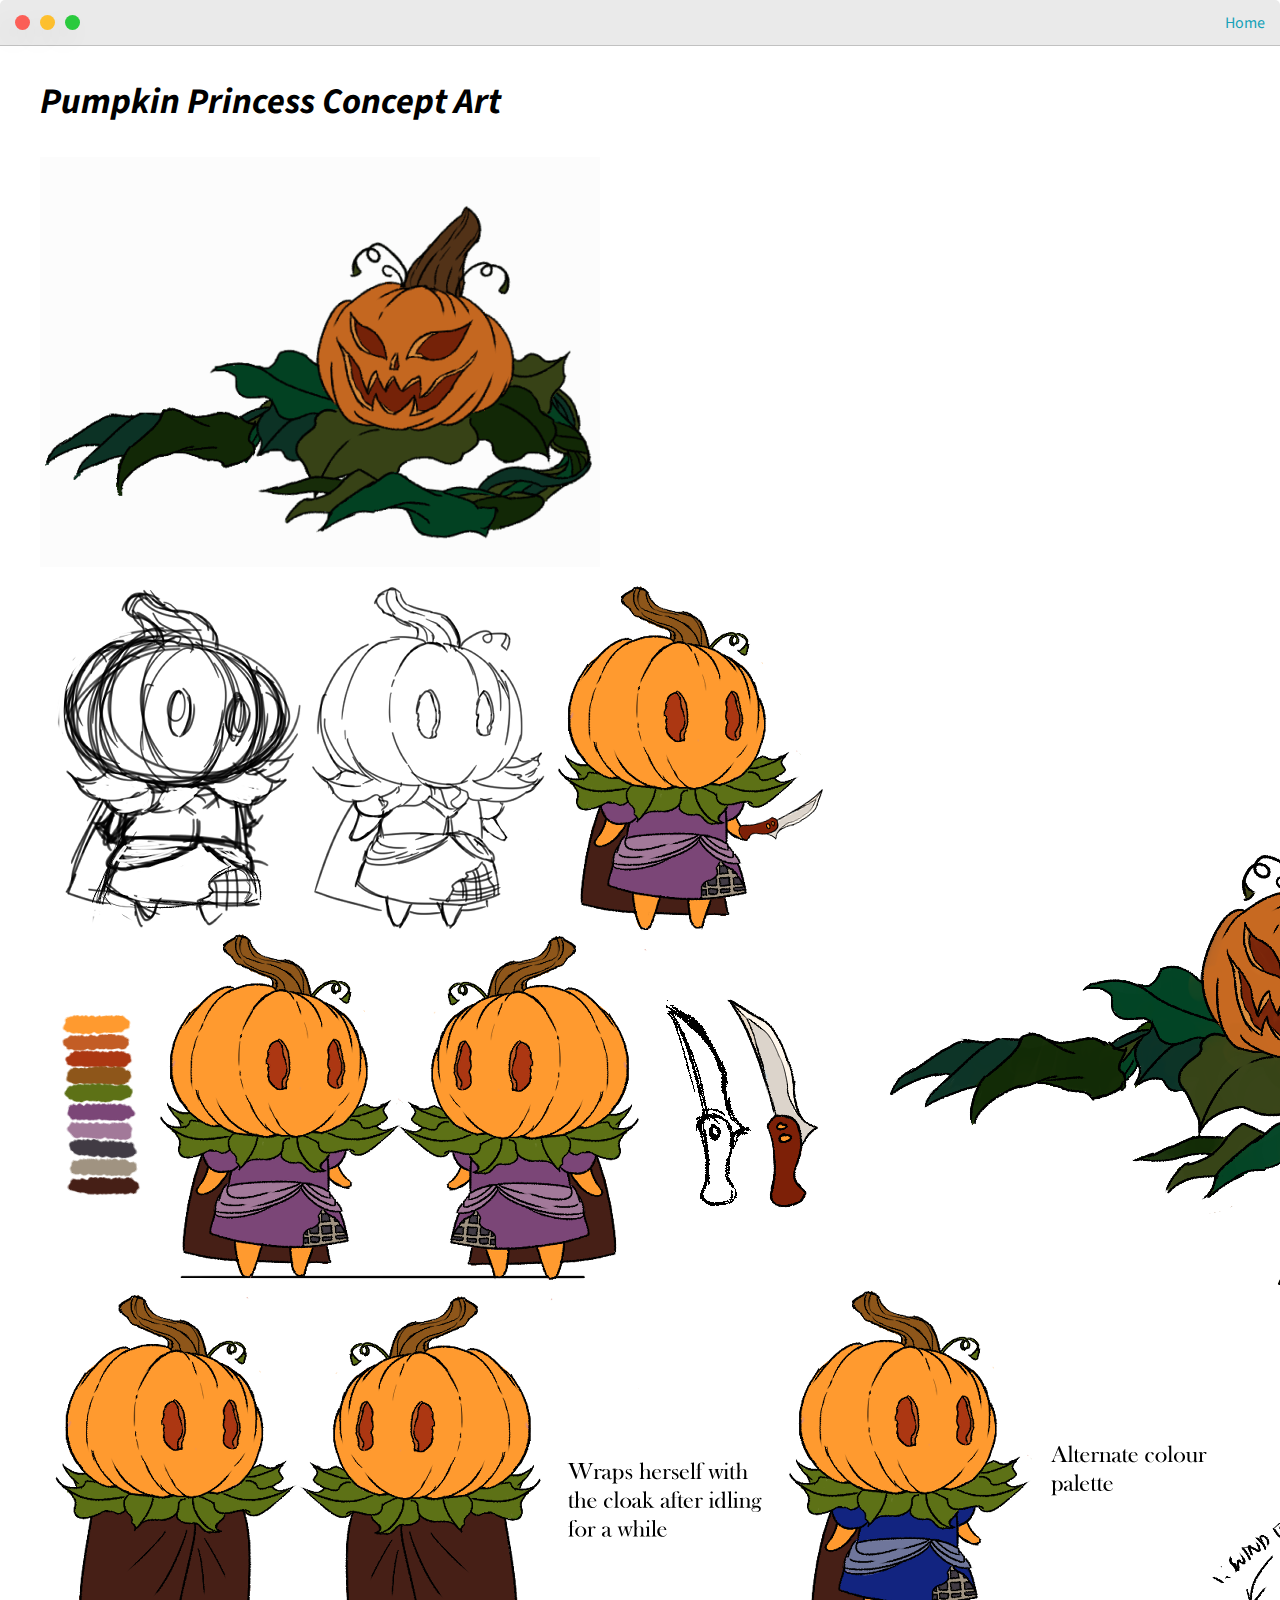
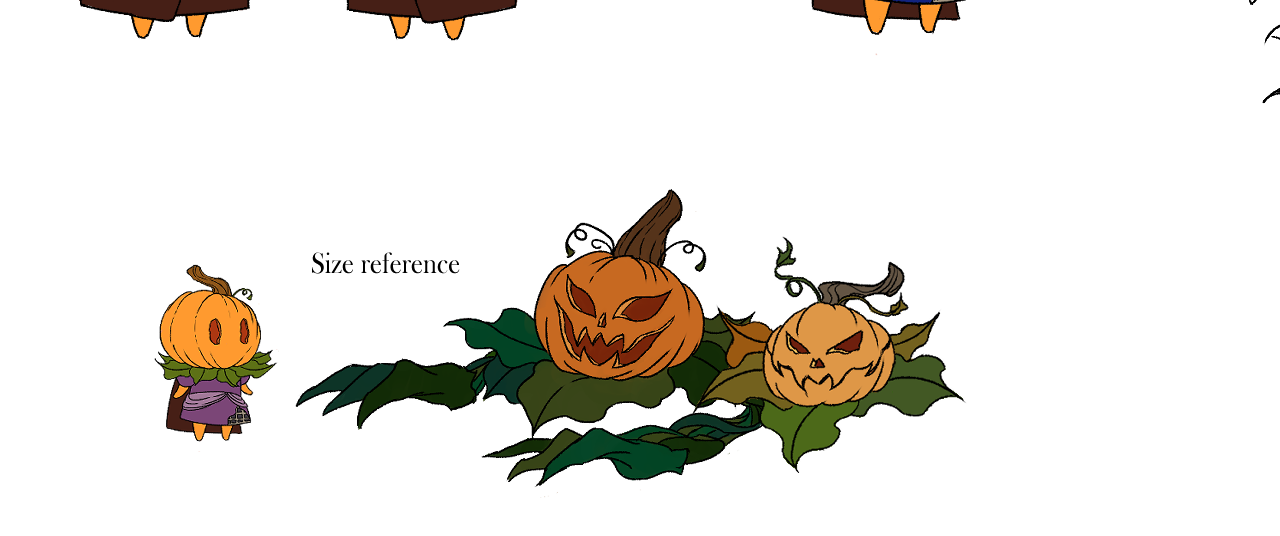
==== post.html @ f3b5ab77 "Finished styling the main containers, added javascript for the theme change" ====
<!DOCTYPE html>
<html>
    <head>
        <title>Pumpkin Princess Concept</title>

        <meta name="viewport" content="width=device-width, 
        initial-scale=1, maximum-scale, minimum-scale=1" />

        <link rel="preconnect" href="https://fonts.gstatic.com">
        <link href="https://fonts.googleapis.com/css2?family=Caveat:wght@700&display=swap" rel="stylesheet">
        <link href="https://fonts.googleapis.com/css2?family=Source+Sans+Pro&display=swap" rel="stylesheet">   
    
        <link rel="stylesheet" type="text/css" href="style.css">

    </head>
    <body>
        <div class ="nav-wrapper">
            <div class="dots-wrapper">
                <div id="dot-1" class="browser-dot"></div>
                <div id="dot-2" class="browser-dot"></div>
                <div id="dot-3" class="browser-dot"></div>
            </div>
            
            <ul id="navigation">
                <li><a href="index.html">Home</a></li>
            </ul>
        </div>

        <div class="main-container">
            <h2>Pumpkin Princess Concept Art</h2>
            <img src="Pics/PumpkinPrincess/PPMob1_Attack_Left_Render.gif">
            <img src="Pics/PumpkinPrincess/GameJam Chara Sheet-Update.png">

        </div>

    </body>
</html>
---- style.css ----
:root{
    --mainColor:#ffecd9;
    --secColor: #ffd1c1;
    --thirdColor: white;

    --boarderColor: #c1c1c1;

    --mainText: black;
    --secText: #5c5c5c;

    --browserWindowColor: #eaeaea;

    --themeDotBorder: #24292e;

    --previewBG: rgb(251,249,243,0.8);
    --previewShadow: #f0ead6;

}
html, body{
    padding: 0;
    margin: 0;
}

/*sets all transition within the body tag to 0.5 seconds*/
body *{
    transition: 0.4s;
}

h1{
    color: var(--mainText);
    font-family: 'Caveat', cursive;
}
h2, h3, h4, h5, h6, strong{
    color: var(--mainText);
    font-family: 'Source Sans Pro', sans-serif;
    font-style: italic;
}
p, li, span, label, input, textarea, a{
    color: var(--secText);
    font-family: 'Source Sans Pro', sans-serif;
}

h1{font-size: 56px;}
h2{font-size: 36px;}
h3{font-size: 28px;}
h4{font-size: 24px;}
h5{font-size: 20px;}
h6{font-size: 16px;}

a{
    text-decoration: none;
    color: #17a2b8;
}

ul{
    list-style: none;
}

.s1{
    background-color: var(--mainColor);
    border-bottom: 1px solid var(--boarderColor);
    overflow: auto;
    padding-bottom: 50px;
}

.s2{
    background-color: var(--secColor);
    border-bottom: 1px solid var(--boarderColor);
    overflow: auto;
}

.main-container{
    width: 1200px;
    margin: 0 auto;
}

.greeting-wrapper{
    display: grid;

    justify-content: center;
    align-content: center;
    border: 2px ;
    min-height: 10em;
}

.intro-wrapper{
    background-color: var(--thirdColor);
    border: 1px solid var(--boarderColor);
    border-radius: 5px 5px 0 0;

    -webkit-box-shadow: -9px 9px 27px -4px rgba(0,0,0,0.44); 
    box-shadow: -9px 9px 27px -4px rgba(0,0,0,0.44);

    display: grid;
    grid-template-columns: 1fr 1fr;
    grid-template-areas: 
        'nav-wrapper nav-wrapper'
        'left-column right-column'
    ;
}

.nav-wrapper{
    border-radius: 5px 5px 0 0;
    grid-area: nav-wrapper;
    border-bottom: 1px solid var(--boarderColor);
    display: flex;
    justify-content: space-between;
    align-items: center;
    background-color: var(--browserWindowColor);
}

#navigation{
    margin: 0;
    padding: 10px;
}

#navigation li{
    display: inline-block;
    margin-right: 5px;
    margin-left: 5px;
}

.dots-wrapper{
    display: flex;
    padding: 10px;
}

#dot-1{background-color: #fc6058;}
#dot-2{background-color: #fec02f;}
#dot-3{background-color: #2aca3e;}

.browser-dot{
    background-color: black;
    height: 15px;
    width: 15px;
    border-radius: 50%;
    margin: 5px;

    -webkit-box-shadow: -9px 9px 27px -4px rgba(0,0,0,0.3); 
    box-shadow: -9px 9px 27px -4px rgba(0,0,0,0.3);
}

.left-column{
    grid-area: left-column;
    padding-top: 50px;
    padding-bottom: 50px;
}

#profile-pic{
    display: block;
    margin: 0 auto;
    height: 200px;
    width: 200px;
    object-fit: cover;
    border:2px solid var(--boarderColor);
}

#theme-options-wrapper{
    display: flex;
    justify-content: center;
}

.theme-dot{
    height: 30px;
    width: 30px;
    border-radius: 50%;
    background-color: black;

    margin: 5px;
    border: 2px solid var(--themeDotBorder);

    -webkit-box-shadow: -9px 9px 27px -4px rgba(0,0,0,0.3); 
    box-shadow: -9px 9px 27px -4px rgba(0,0,0,0.3);

    cursor: pointer;
}

.theme-dot:hover{
    border-width: 5px;
}

#light-mode{
    background-color: white;
}
#blue-mode{
    background-color: #192734;
}
#green-mode{
    background-color: #78866b;
}
#purple-mode{
    background-color: #7e4c74;
}

#settings-note{
    font-size: 12px;
    font-style: italic;
    text-align: center;
}

.right-column{
    grid-area: right-column;
    display: grid;
    align-content: center;

    padding-top: 50px;
    padding-bottom: 50px;
}

#preview-shadow{
    background-color: var(--previewShadow);
    width: 300px;
    height: 180px;
    padding-left: 30px;
    padding-top: 30px;
}

#preview{
    width: 300px;
    border: 1.5px solid #17a2b8;
    background-color: var(--previewBG);
    padding: 15px;
}

.corner{
    width: 7px;
    height: 7px;
    border-radius: 50%;
    border: 1.5px solid #17a2b8;
    background-color: white;
    position: relative;
}

#corner-tl{
    top: -5px;
    left: -5px;
}
#corner-tr{
    top: -5px;
    right: -5px;
}
#corner-bl{
    bottom: -5px;
    left: -5px;
}
#corner-br{
    bottom: -5px;
    right: -5px;
}

.post-wrapper{
    display: grid;
    grid-template-columns: repeat(auto-fit, 320px);
    gap: 20px;
    justify-content: center;
    padding-bottom: 50px;
}

.post{
    border: 1px solid var(--boarderColor);
    -webkit-box-shadow: -9px 9px 27px -4px rgba(0,0,0,0.3); 
    box-shadow: -9px 9px 27px -4px rgba(0,0,0,0.3);
}

.thumbnail{
    display: block;
    width: 100%;
    height: 250px;
    object-fit: cover;
}

.post-preview{
    background-color: white;
    padding: 15px;
}

.post-title{
    color: black;
    margin:0;
}
.post-intro{
    color: black;
    font-size: 16px;
}

@media screen and (max-width: 1200px){
    .main-container{
        width:95%;
    }
}

@media screen and (max-width: 800px){
    .intro-wrapper{
        grid-template-columns: 1fr;
        grid-template-areas: 
            'nav-wrapper'
            'left-column'
             'right-column'
        ;
    }

    .right-column{
        justify-content: center;
    }
}
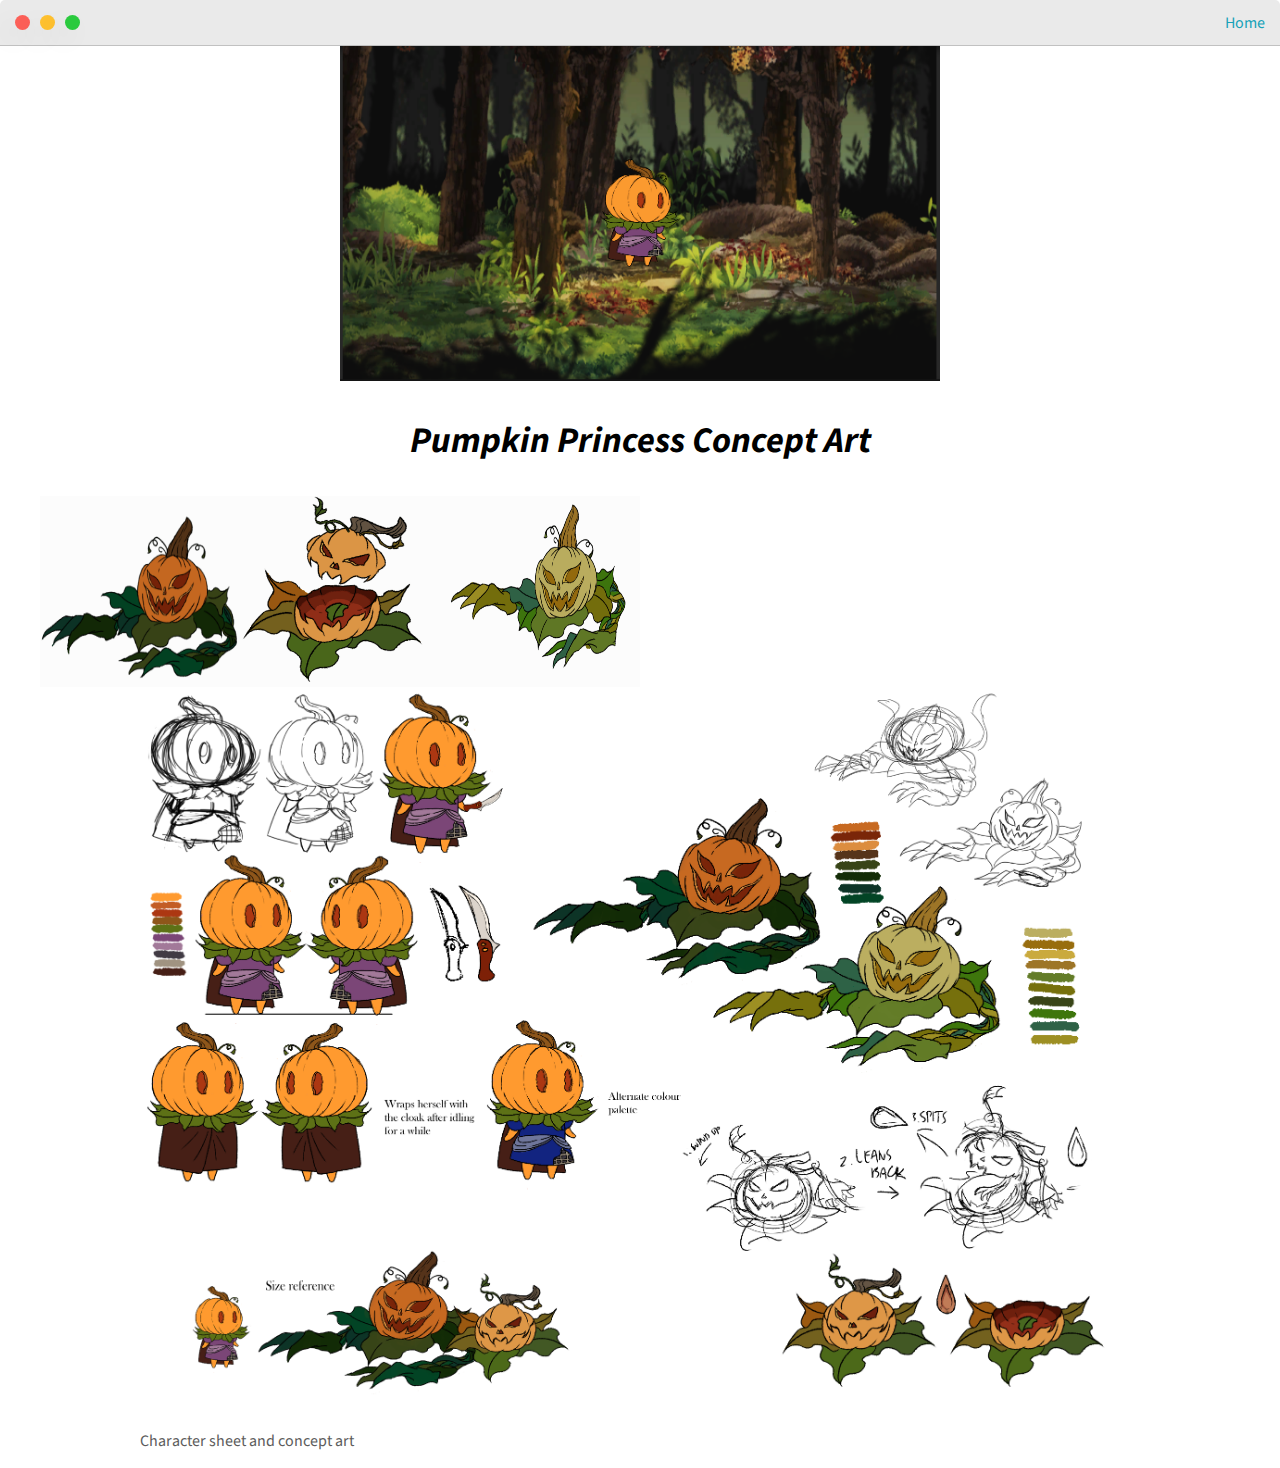
==== commit 42d78d4f: "Added more concept art to Pumpkin Princess" ====
--- a/post.html
+++ b/post.html
@@ -11,6 +11,30 @@
         <link href="https://fonts.googleapis.com/css2?family=Source+Sans+Pro&display=swap" rel="stylesheet">   
     
         <link rel="stylesheet" type="text/css" href="style.css">
+
+        <style type="text/css">
+            .img-container{
+                max-width: 600px;
+                display:block;
+                margin-left: auto;
+                margin-right: auto;
+            }
+            .img-container2{
+                max-width: 1000px;
+                display:block;
+                margin-left: auto;
+                margin-right: auto;
+            }
+            .img-gif{
+                max-width: 200px;
+                width: 100%;
+                object-fit: contain;
+                display: flex;
+            }
+            img{
+                width: 100%;
+            }
+        </style>
 
     </head>
     <body>
@@ -27,9 +51,22 @@
         </div>
 
         <div class="main-container">
-            <h2>Pumpkin Princess Concept Art</h2>
-            <img src="Pics/PumpkinPrincess/PPMob1_Attack_Left_Render.gif">
-            <img src="Pics/PumpkinPrincess/GameJam Chara Sheet-Update.png">
+            <div class ="img-container">
+                <img src="Pics/PumpkinPrincess/PPGame-Screenshot1.png">
+            </div>
+            
+            <h2 style="text-align: center;">Pumpkin Princess Concept Art</h2>
+            <div class="img-gif">
+                <img src="Pics/PumpkinPrincess/PPMob1_Attack_Left_Render.gif">
+                <img src="Pics/PumpkinPrincess/PPShoot_Attack_Render.gif">
+                <img src="Pics/PumpkinPrincess/PPMob2_Crawl_Render.gif">               
+            </div>
+            
+            <div class="img-container2">
+                <img src="Pics/PumpkinPrincess/GameJam Chara Sheet-Update.png">
+                <p>Character sheet and concept art</p>
+            </div>
+            
 
         </div>
 
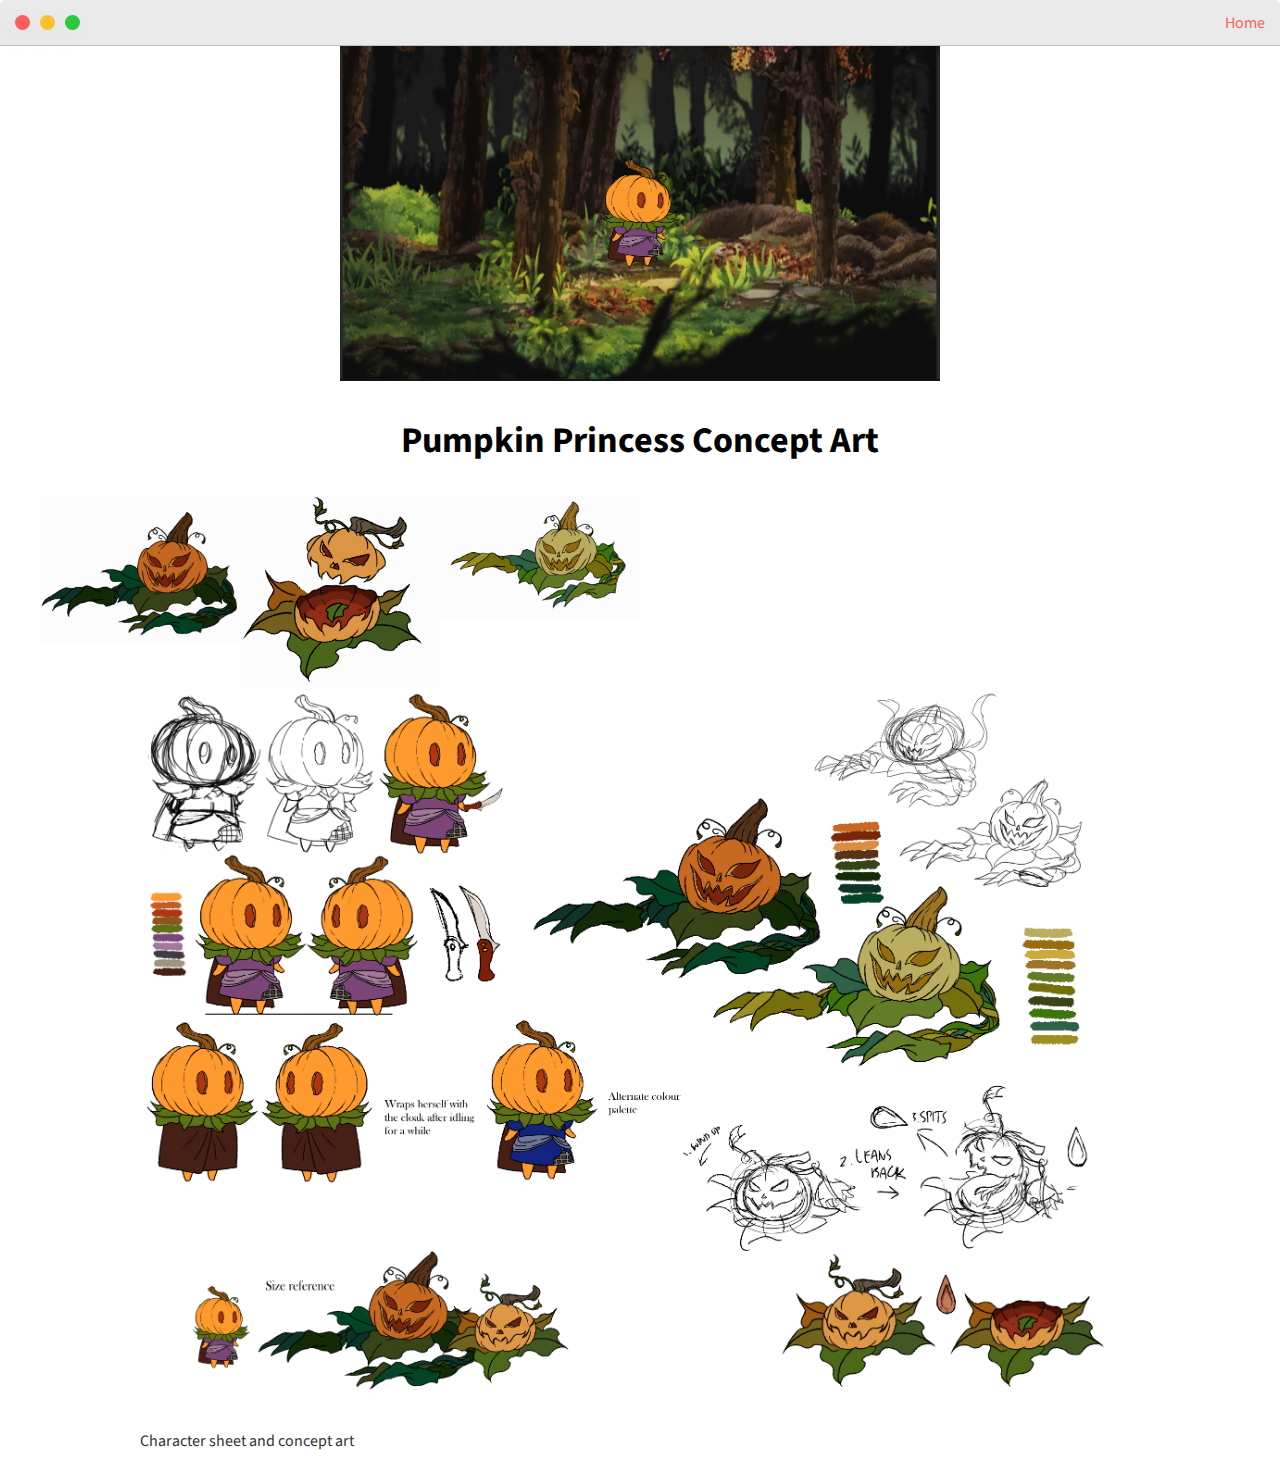
==== commit 15116a21: "Hid the About Me section to work on later" ====
--- a/post.html
+++ b/post.html
@@ -30,9 +30,11 @@
                 width: 100%;
                 object-fit: contain;
                 display: flex;
+
             }
             img{
                 width: 100%;
+                height: 100%;
             }
         </style>
 
--- a/style.css
+++ b/style.css
@@ -6,11 +6,10 @@
     --boarderColor: #c1c1c1;
 
     --mainText: black;
-    --secText: #5c5c5c;
+    --secText: #333333;
+    --linkText: #fc6058;
 
     --browserWindowColor: #eaeaea;
-
-    --themeDotBorder: #24292e;
 
     --previewBG: rgb(251,249,243,0.8);
     --previewShadow: #f0ead6;
@@ -33,14 +32,13 @@
 h2, h3, h4, h5, h6, strong{
     color: var(--mainText);
     font-family: 'Source Sans Pro', sans-serif;
-    font-style: italic;
-}
-p, li, span, label, input, textarea, a{
+}
+p, li, span, label, input, textarea{
     color: var(--secText);
     font-family: 'Source Sans Pro', sans-serif;
 }
 
-h1{font-size: 56px;}
+h1{font-size: 60px;}
 h2{font-size: 36px;}
 h3{font-size: 28px;}
 h4{font-size: 24px;}
@@ -48,8 +46,9 @@
 h6{font-size: 16px;}
 
 a{
+    font-family: 'Source Sans Pro', sans-serif;
     text-decoration: none;
-    color: #17a2b8;
+    color: var(--linkText);
 }
 
 ul{
@@ -79,8 +78,8 @@
 
     justify-content: center;
     align-content: center;
-    border: 2px ;
-    min-height: 10em;
+    border: 1px ;
+    min-height: 3em;
 }
 
 .intro-wrapper{
@@ -109,6 +108,7 @@
     background-color: var(--browserWindowColor);
 }
 
+
 #navigation{
     margin: 0;
     padding: 10px;
@@ -151,8 +151,9 @@
     margin: 0 auto;
     height: 200px;
     width: 200px;
+    border-radius: 50%;
     object-fit: cover;
-    border:2px solid var(--boarderColor);
+    border:3px solid var(--linkText);
 }
 
 #theme-options-wrapper{
@@ -167,7 +168,7 @@
     background-color: black;
 
     margin: 5px;
-    border: 2px solid var(--themeDotBorder);
+    border: 2px solid var(--linkText);
 
     -webkit-box-shadow: -9px 9px 27px -4px rgba(0,0,0,0.3); 
     box-shadow: -9px 9px 27px -4px rgba(0,0,0,0.3);
@@ -180,7 +181,7 @@
 }
 
 #light-mode{
-    background-color: white;
+    background-color: #ffd1c1;
 }
 #blue-mode{
     background-color: #192734;
@@ -201,10 +202,9 @@
 .right-column{
     grid-area: right-column;
     display: grid;
-    align-content: center;
-
-    padding-top: 50px;
-    padding-bottom: 50px;
+  
+    padding-top: 30px;
+    padding-bottom: 30px;
 }
 
 #preview-shadow{
@@ -217,7 +217,7 @@
 
 #preview{
     width: 300px;
-    border: 1.5px solid #17a2b8;
+    border: 1.5px solid var(--linkText);
     background-color: var(--previewBG);
     padding: 15px;
 }
@@ -226,26 +226,32 @@
     width: 7px;
     height: 7px;
     border-radius: 50%;
-    border: 1.5px solid #17a2b8;
+    border: 1.5px solid var(--linkText);
     background-color: white;
     position: relative;
 }
 
 #corner-tl{
-    top: -5px;
-    left: -5px;
+    top: -20px;
+    left: -20px;
 }
 #corner-tr{
-    top: -5px;
-    right: -5px;
+    top: -30px;
+    right: -310px;
 }
 #corner-bl{
-    bottom: -5px;
-    left: -5px;
+    bottom: -20px;
+    left: -20px;
 }
 #corner-br{
-    bottom: -5px;
-    right: -5px;
+    bottom: -30px;
+    right: -310px;
+}
+
+.resume{
+    width: 820px;
+    margin-left: auto;
+    margin-right: auto;
 }
 
 .post-wrapper{
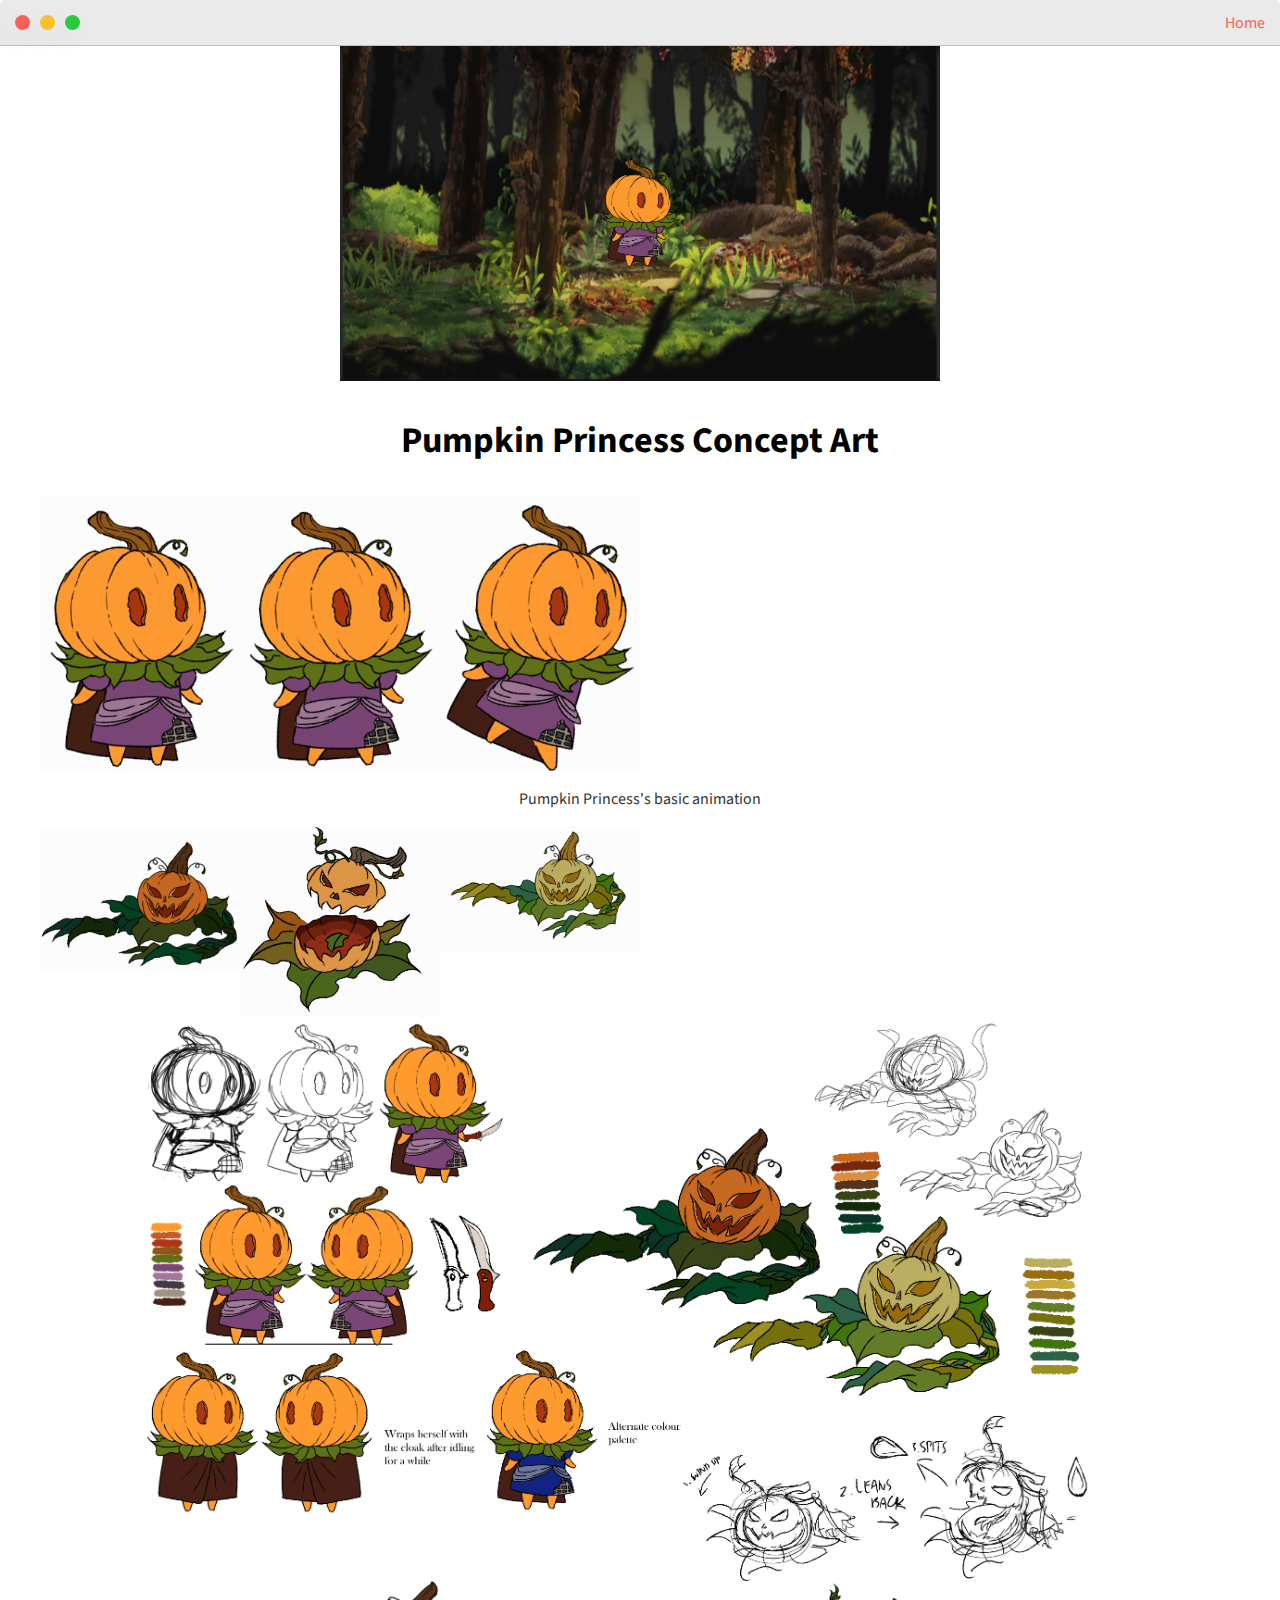
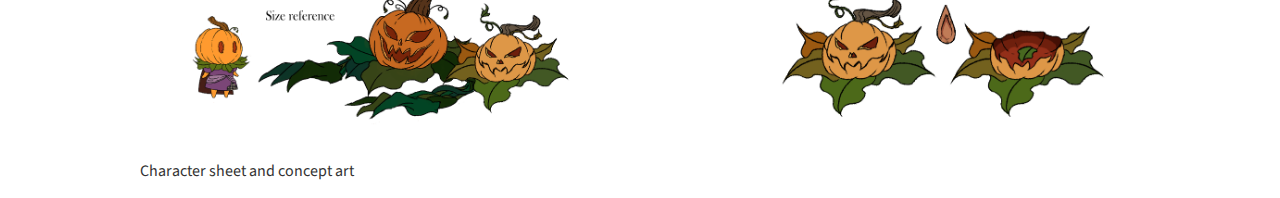
==== commit da2d9384: "Added navbar with links" ====
--- a/post.html
+++ b/post.html
@@ -30,7 +30,6 @@
                 width: 100%;
                 object-fit: contain;
                 display: flex;
-
             }
             img{
                 width: 100%;
@@ -59,6 +58,13 @@
             
             <h2 style="text-align: center;">Pumpkin Princess Concept Art</h2>
             <div class="img-gif">
+                <img src="Pics/PumpkinPrincess/PP_Idle-Render.gif">
+                <img src="Pics/PumpkinPrincess/PP_Walk-Render.gif">
+                <img src="Pics/PumpkinPrincess/PP_Dash_Right_Render.gif">
+            </div>
+            <p style="text-align: center;">Pumpkin Princess's basic animation</p>
+
+            <div class="img-gif">
                 <img src="Pics/PumpkinPrincess/PPMob1_Attack_Left_Render.gif">
                 <img src="Pics/PumpkinPrincess/PPShoot_Attack_Render.gif">
                 <img src="Pics/PumpkinPrincess/PPMob2_Crawl_Render.gif">               
--- a/style.css
+++ b/style.css
@@ -96,6 +96,24 @@
         'nav-wrapper nav-wrapper'
         'left-column right-column'
     ;
+}
+
+.nav-bar{
+    width: auto;
+    top: 0;
+    position: sticky;
+    background-color: var(--browserWindowColor);
+    border-bottom: 1px solid var(--boarderColor);
+
+    -webkit-box-shadow: 0px 0px 33px 5px rgba(0,0,0,0.42); 
+    box-shadow: 0px 0px 33px 5px rgba(0,0,0,0.42);
+}
+
+.nav-bar a{
+    float: left;
+    display: block;
+    color: var(--linkText);
+    padding-left: 15px;
 }
 
 .nav-wrapper{
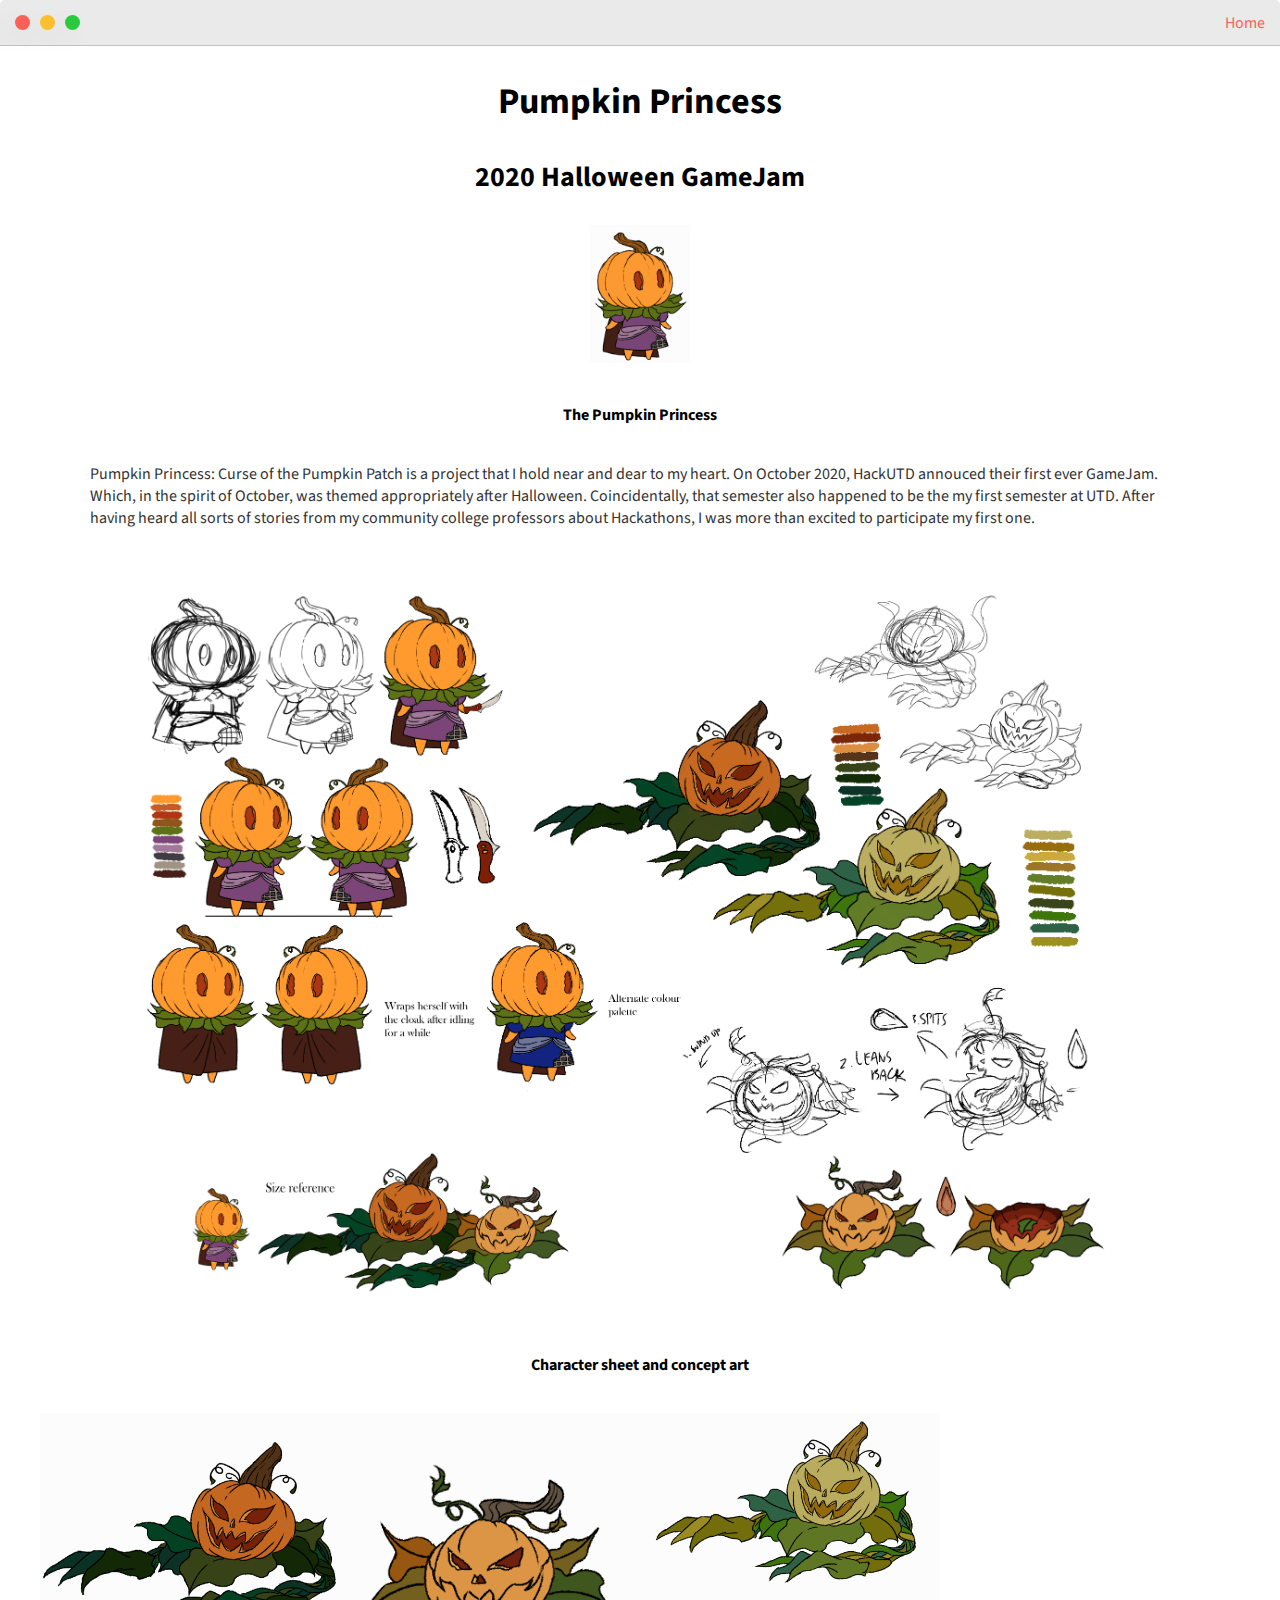
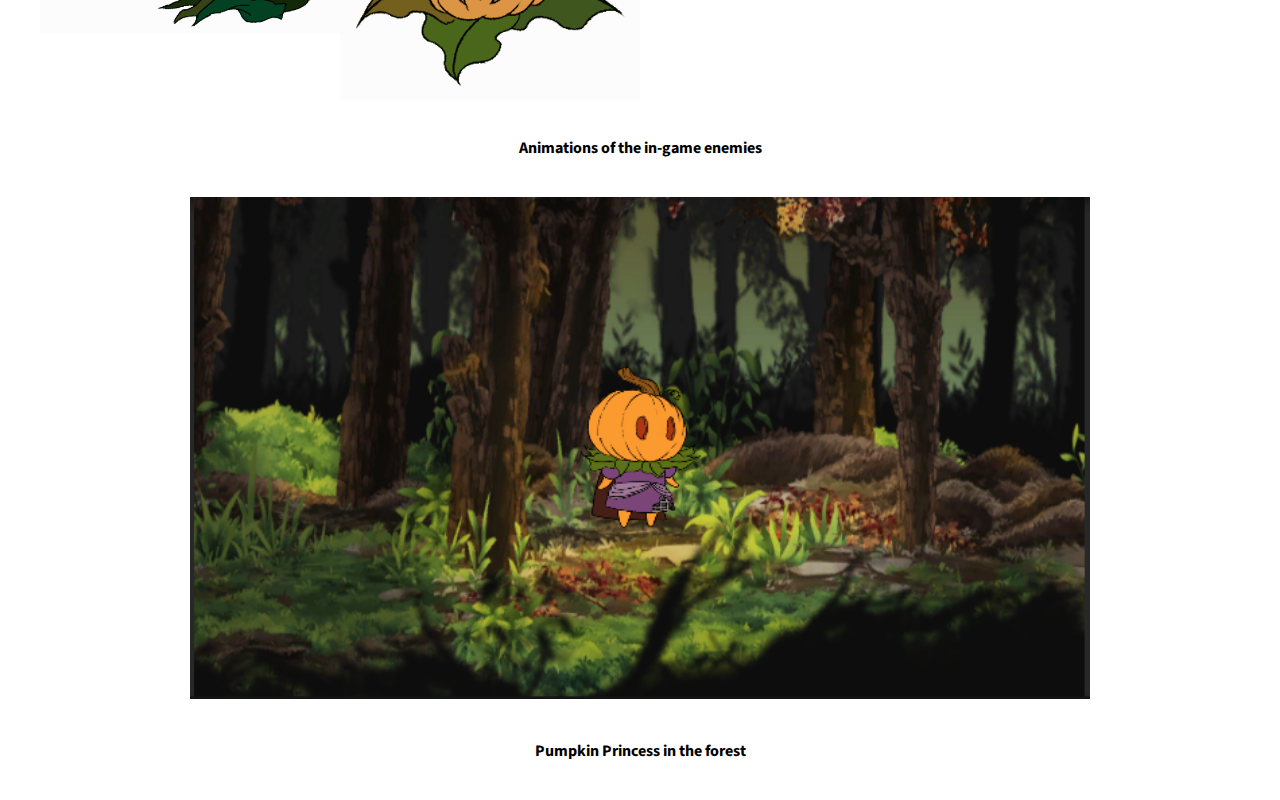
==== commit 2d8285d3: "Update blog for PP" ====
--- a/post.html
+++ b/post.html
@@ -1,7 +1,7 @@
 <!DOCTYPE html>
 <html>
     <head>
-        <title>Pumpkin Princess Concept</title>
+        <title>Pumpkin Princess Concept Art</title>
 
         <meta name="viewport" content="width=device-width, 
         initial-scale=1, maximum-scale, minimum-scale=1" />
@@ -14,7 +14,7 @@
 
         <style type="text/css">
             .img-container{
-                max-width: 600px;
+                max-width: 900px;
                 display:block;
                 margin-left: auto;
                 margin-right: auto;
@@ -26,9 +26,16 @@
                 margin-right: auto;
             }
             .img-gif{
-                max-width: 200px;
+                max-width: 100px;
                 width: 100%;
                 object-fit: contain;
+                display: block;
+                margin-left: auto;
+                margin-right: auto;
+            }
+            .img-gif2{
+                max-width: 300px;
+                width: 100%;
                 display: flex;
             }
             img{
@@ -52,28 +59,39 @@
         </div>
 
         <div class="main-container">
+            
+            <h2 style="text-align: center;">Pumpkin Princess</h2>
+            <h3 style="text-align: center;">2020 Halloween GameJam</h3>
+            <div class="img-gif">
+                <img src="Pics/PumpkinPrincess/PP_Idle-Render.gif">
+            </div>
+            <h6 style="text-align: center;">The Pumpkin Princess</h6>
+            <p style="margin-left: 50px; margin-right: 50px;">Pumpkin Princess: Curse of the Pumpkin Patch is a project that 
+                I hold near and dear to my heart. On October 2020, HackUTD annouced their first ever GameJam. 
+                Which, in the spirit of October, was themed appropriately after Halloween. Coincidentally, that semester also
+                happened to be the my first semester at UTD. After having heard all sorts of stories from my community college
+                professors about Hackathons, I was more than excited to participate my first one.  
+                <br><br><br>
+            </p>
+
+            <div class="img-container2">
+                <img src="Pics/PumpkinPrincess/GameJam Chara Sheet-Update.png">     
+            </div>
+            <h6 style="text-align: center;">Character sheet and concept art</h6>
+
+            <div class="img-gif2">
+                <img src="Pics/PumpkinPrincess/PPMob1_Attack_Left_Render.gif">
+                <img src="Pics/PumpkinPrincess/PPShoot_Attack_Render.gif">
+                <img src="Pics/PumpkinPrincess/PPMob2_Crawl_Render.gif">             
+            </div>
+            <h6 style="text-align: center;">Animations of the in-game enemies</h6>
+
             <div class ="img-container">
                 <img src="Pics/PumpkinPrincess/PPGame-Screenshot1.png">
             </div>
+            <h6 style="text-align: center;">Pumpkin Princess in the forest</h6>
             
-            <h2 style="text-align: center;">Pumpkin Princess Concept Art</h2>
-            <div class="img-gif">
-                <img src="Pics/PumpkinPrincess/PP_Idle-Render.gif">
-                <img src="Pics/PumpkinPrincess/PP_Walk-Render.gif">
-                <img src="Pics/PumpkinPrincess/PP_Dash_Right_Render.gif">
-            </div>
-            <p style="text-align: center;">Pumpkin Princess's basic animation</p>
-
-            <div class="img-gif">
-                <img src="Pics/PumpkinPrincess/PPMob1_Attack_Left_Render.gif">
-                <img src="Pics/PumpkinPrincess/PPShoot_Attack_Render.gif">
-                <img src="Pics/PumpkinPrincess/PPMob2_Crawl_Render.gif">               
-            </div>
             
-            <div class="img-container2">
-                <img src="Pics/PumpkinPrincess/GameJam Chara Sheet-Update.png">
-                <p>Character sheet and concept art</p>
-            </div>
             
 
         </div>
--- a/style.css
+++ b/style.css
@@ -36,6 +36,10 @@
 p, li, span, label, input, textarea{
     color: var(--secText);
     font-family: 'Source Sans Pro', sans-serif;
+}
+
+hr{
+    color: var(--linkText);
 }
 
 h1{font-size: 60px;}
@@ -57,14 +61,14 @@
 
 .s1{
     background-color: var(--mainColor);
-    border-bottom: 1px solid var(--boarderColor);
+    border-bottom: 1px solid var(--linkText);
     overflow: auto;
     padding-bottom: 50px;
 }
 
 .s2{
     background-color: var(--secColor);
-    border-bottom: 1px solid var(--boarderColor);
+    border-bottom: 1px solid var(--linkText);
     overflow: auto;
 }
 
@@ -264,6 +268,50 @@
 #corner-br{
     bottom: -30px;
     right: -310px;
+}
+
+.about-wrapper{
+    display: grid;
+    grid-template-columns: repeat(auto-fit, minmax(320px, 1fr));
+    padding-top: 50px;
+    padding-bottom: 50px;
+    gap: 100px;
+    font-size: large;
+}
+
+.topButton{
+    position: fixed;
+    bottom: 30px;
+    right: 30px;
+    z-index: 100;
+    opacity: 0;
+
+    border: none;
+    border-radius: 50%;
+    background-color: var(--linkText);
+    color: var(--mainText);
+    cursor: pointer;
+    padding: 15px;
+    font-size: 15px;
+
+    transform: translateY(100px);
+    transition: all .5 ease;
+}
+
+.showButton{
+    opacity: 1;
+    transform: translateY(0);
+}
+
+.graphics-porfolio{
+    display: grid;
+    align-content: center;
+    text-align: center;
+}
+
+#graphics-porf{
+    border: 5px solid var(--linkText);
+    width:100%;
 }
 
 .resume{
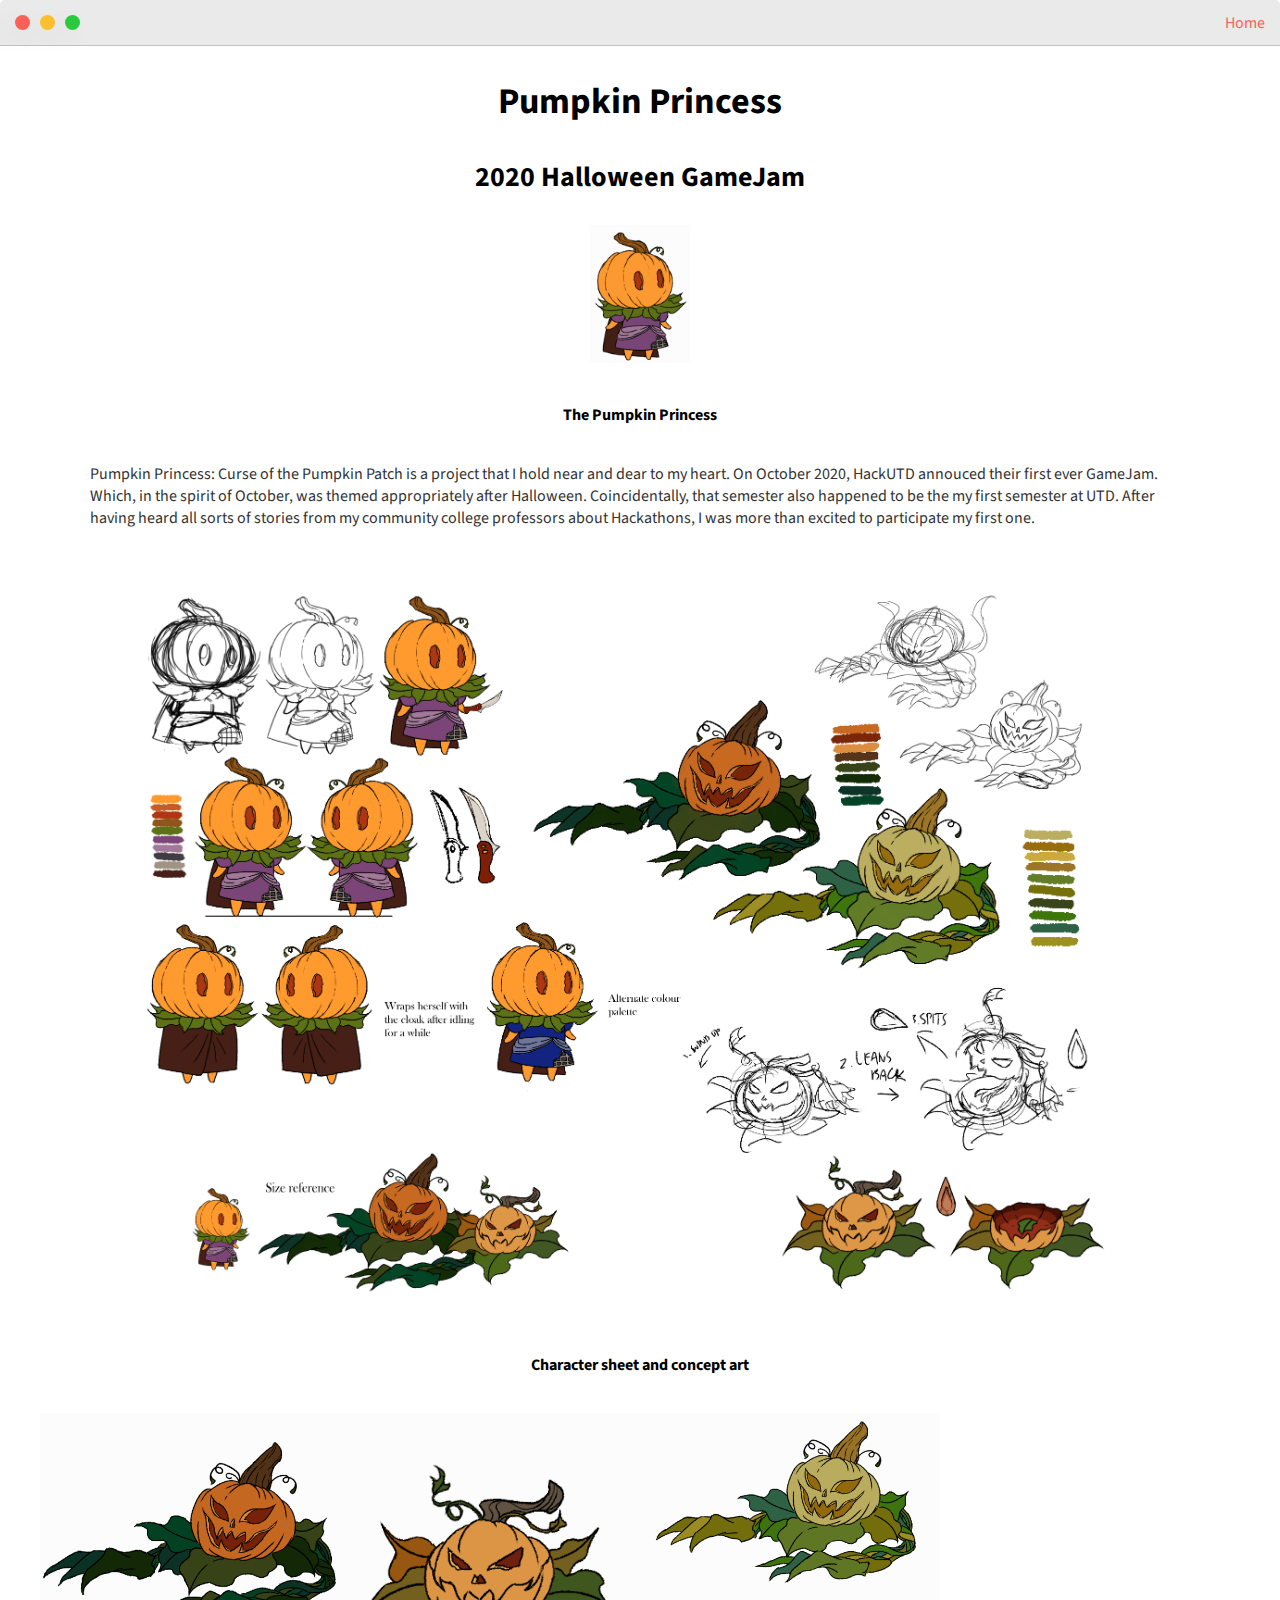
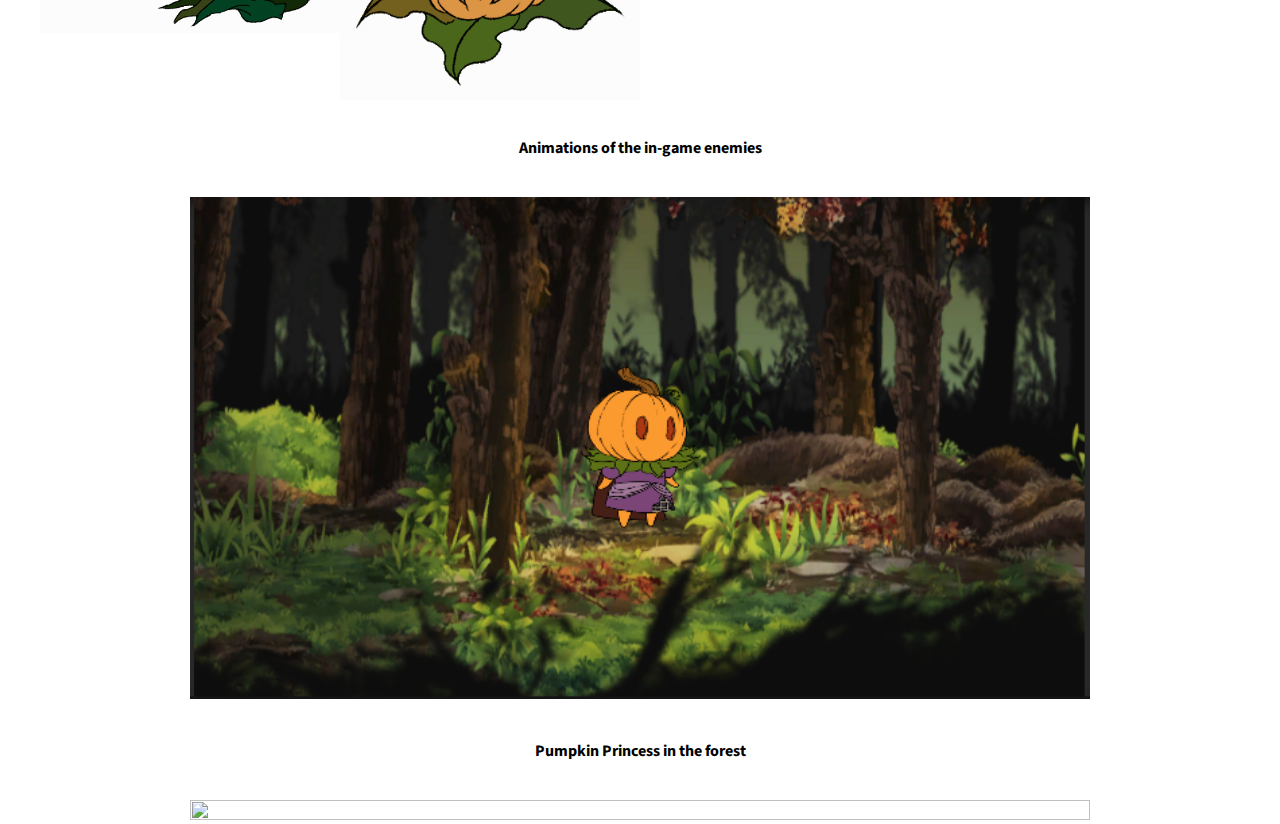
==== commit 9082e788: "Added gif for PP" ====
--- a/post.html
+++ b/post.html
@@ -90,6 +90,10 @@
                 <img src="Pics/PumpkinPrincess/PPGame-Screenshot1.png">
             </div>
             <h6 style="text-align: center;">Pumpkin Princess in the forest</h6>
+
+            <div class ="img-container">
+                <img src="Pics/PumpkinPrincess/PP_Gameplay.gif">
+            </div>
             
             
             
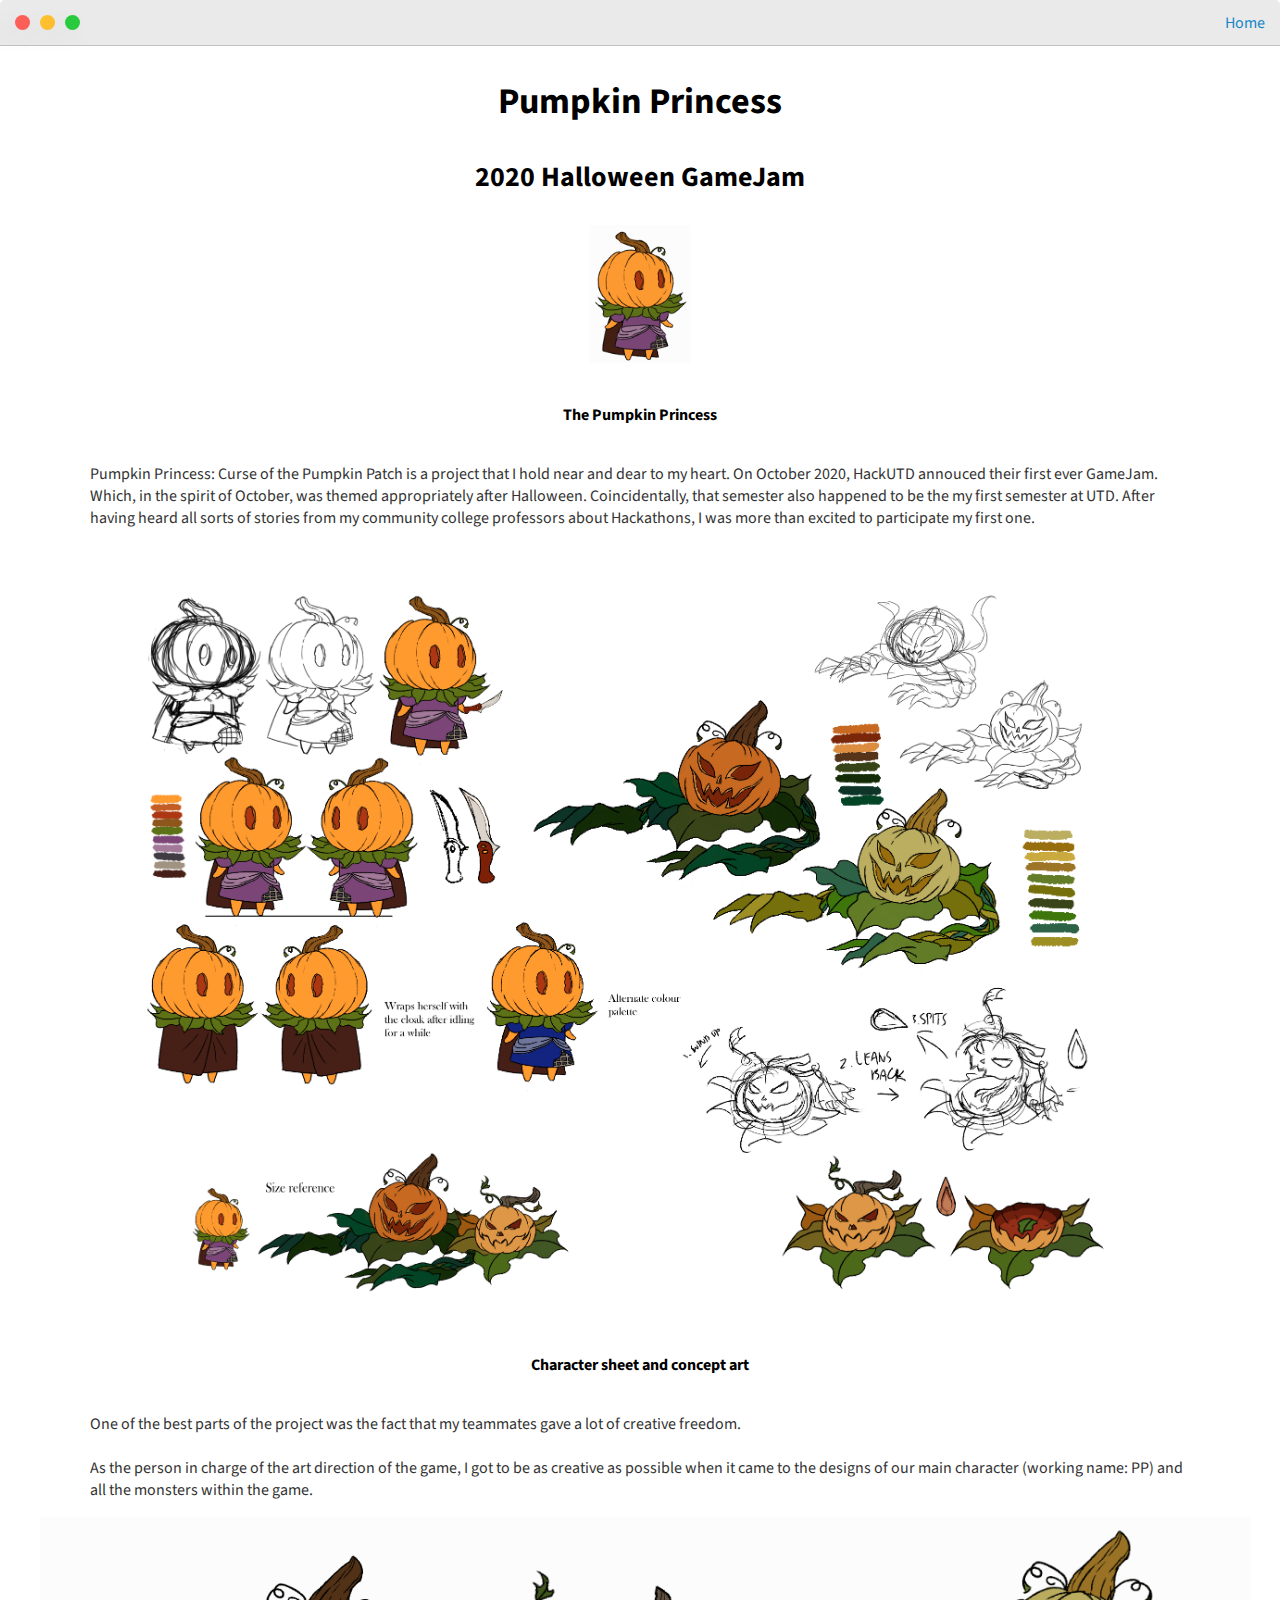
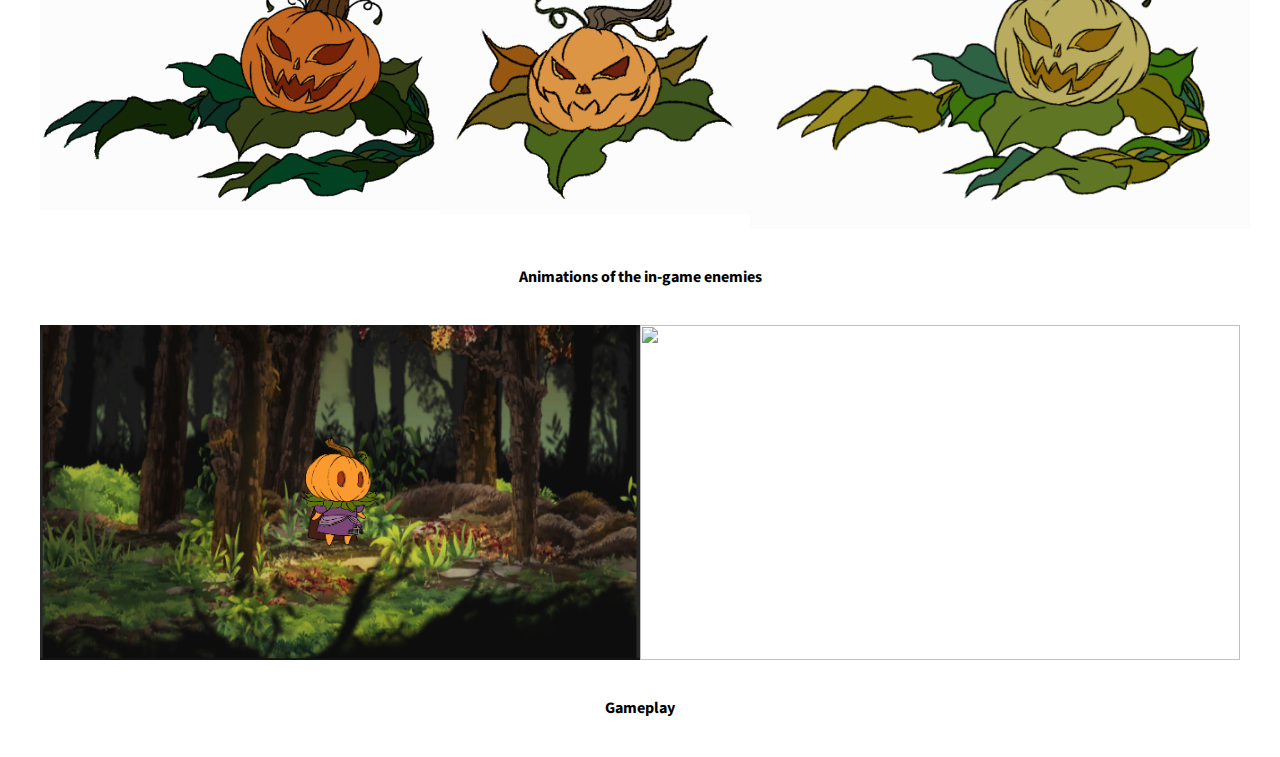
==== commit 3177b32e: "Updated pic and theme colors" ====
--- a/post.html
+++ b/post.html
@@ -14,10 +14,8 @@
 
         <style type="text/css">
             .img-container{
-                max-width: 900px;
-                display:block;
-                margin-left: auto;
-                margin-right: auto;
+                display:flex;
+                object-fit: contain;
             }
             .img-container2{
                 max-width: 1000px;
@@ -26,17 +24,18 @@
                 margin-right: auto;
             }
             .img-gif{
-                max-width: 100px;
-                width: 100%;
                 object-fit: contain;
                 display: block;
                 margin-left: auto;
                 margin-right: auto;
+                max-width: 100px;
+                width: 100%;
             }
             .img-gif2{
                 max-width: 300px;
                 width: 100%;
                 display: flex;
+                object-fit: contain;
             }
             img{
                 width: 100%;
@@ -78,22 +77,25 @@
                 <img src="Pics/PumpkinPrincess/GameJam Chara Sheet-Update.png">     
             </div>
             <h6 style="text-align: center;">Character sheet and concept art</h6>
+            <p style="margin-left: 50px; margin-right: 50px;">
+                One of the best parts of the project was the fact that my teammates gave a lot of creative freedom. 
+                <br><br>As the person in charge of the art direction of the game, I got to be as creative as possible when it came
+                to the designs of our main character (working name: PP) and all the monsters within the game.
+            </p> 
+            
 
             <div class="img-gif2">
-                <img src="Pics/PumpkinPrincess/PPMob1_Attack_Left_Render.gif">
-                <img src="Pics/PumpkinPrincess/PPShoot_Attack_Render.gif">
-                <img src="Pics/PumpkinPrincess/PPMob2_Crawl_Render.gif">             
+                <img style="width: 400px;"src="Pics/PumpkinPrincess/PPMob1_Attack_Left_Render.gif">
+                <img style="width: 310px;"src="Pics/PumpkinPrincess/PPShoot_Attack_Render.gif">
+                <img style="width: 500px;"src="Pics/PumpkinPrincess/PPMob2_Crawl_Render.gif">             
             </div>
             <h6 style="text-align: center;">Animations of the in-game enemies</h6>
 
             <div class ="img-container">
-                <img src="Pics/PumpkinPrincess/PPGame-Screenshot1.png">
+                <img style="width: 600px;"src="Pics/PumpkinPrincess/PPGame-Screenshot1.png">
+                <img style="width: 600px; height: 335px;"src="Pics/PumpkinPrincess/PP_Gameplay.gif">
             </div>
-            <h6 style="text-align: center;">Pumpkin Princess in the forest</h6>
-
-            <div class ="img-container">
-                <img src="Pics/PumpkinPrincess/PP_Gameplay.gif">
-            </div>
+            <h6 style="text-align: center;">Gameplay</h6>
             
             
             
--- a/style.css
+++ b/style.css
@@ -1,18 +1,18 @@
 :root{
-    --mainColor:#ffecd9;
-    --secColor: #ffd1c1;
+    --mainColor:#d9f0ff;
+    --secColor: #c1ebff;
     --thirdColor: white;
 
     --boarderColor: #c1c1c1;
 
     --mainText: black;
     --secText: #333333;
-    --linkText: #fc6058;
+    --linkText: #1786c7;
 
     --browserWindowColor: #eaeaea;
 
-    --previewBG: rgb(251,249,243,0.8);
-    --previewShadow: #f0ead6;
+    --previewBG: rgba(243, 247, 251, 0.8);
+    --previewShadow: #d6dff0;
 
 }
 html, body{
@@ -203,13 +203,13 @@
 }
 
 #light-mode{
-    background-color: #ffd1c1;
+    background-color: #c1ebff;
 }
 #blue-mode{
     background-color: #192734;
 }
-#green-mode{
-    background-color: #78866b;
+#peach-mode{
+    background-color: #ffd1c1;
 }
 #purple-mode{
     background-color: #7e4c74;
